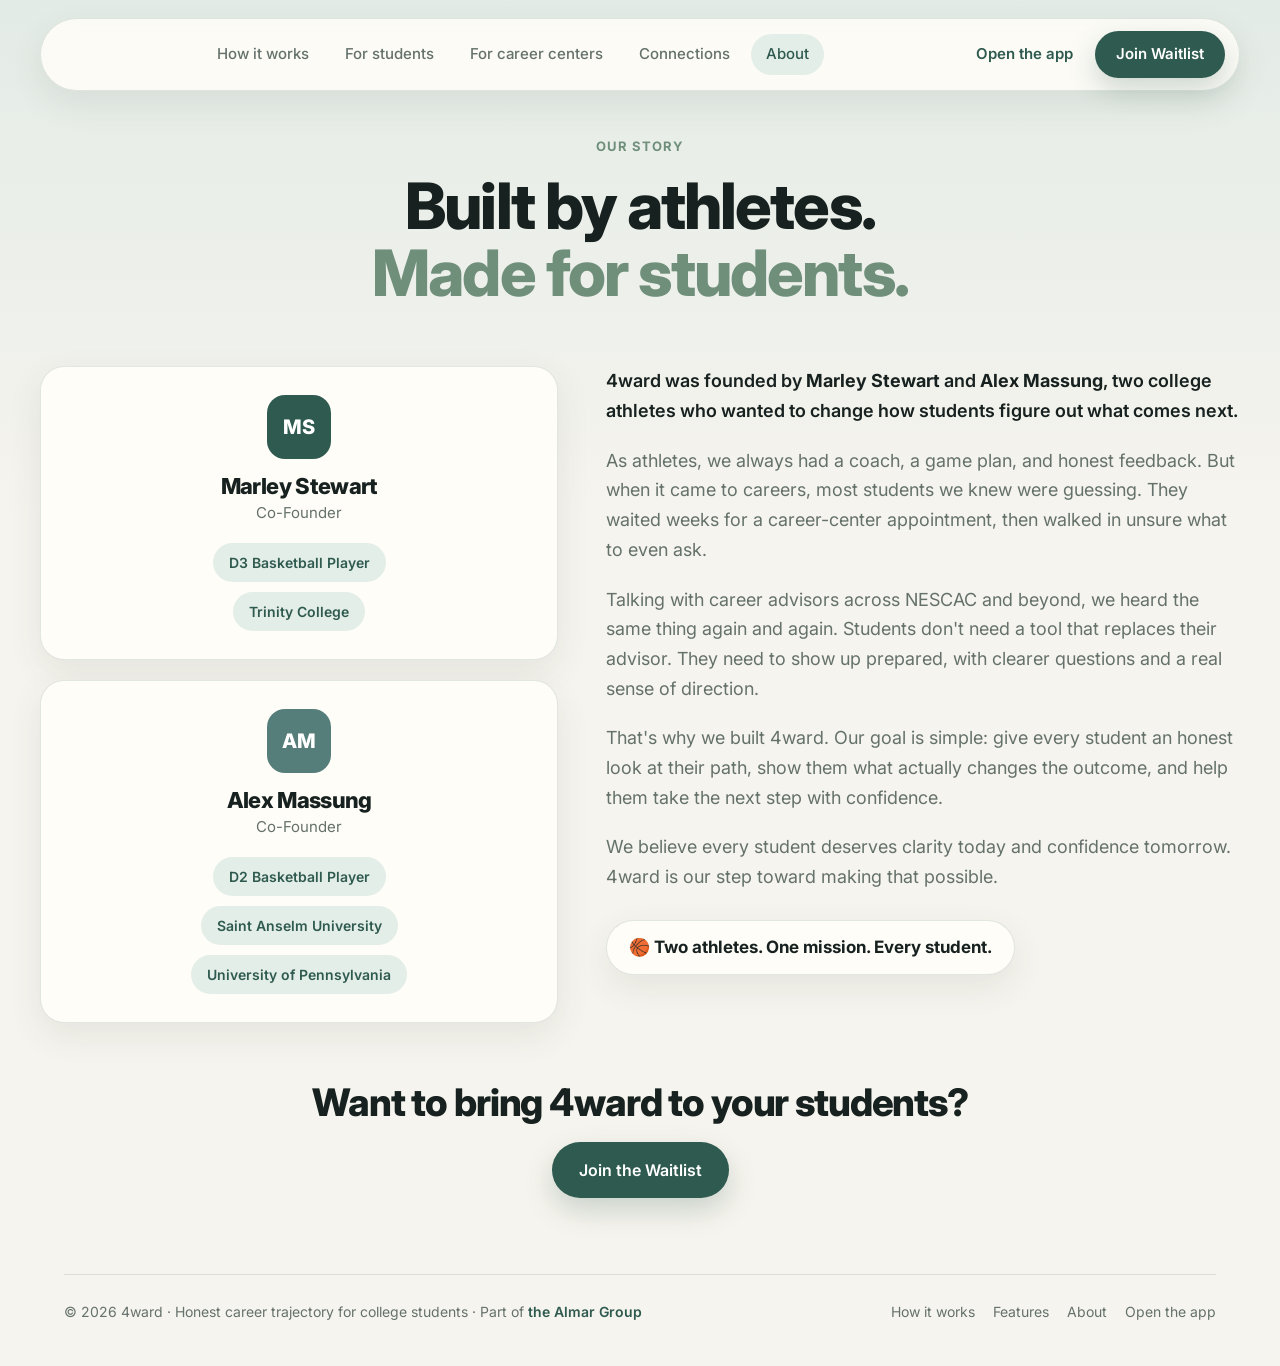
==== about.html @ d8b3f1fb "Add About/Our Story page; enlarge nav logo New about.html: 4ward "Our Story" page with founder cards" ====
<!DOCTYPE html>
<html lang="en">
<head>
  <meta charset="UTF-8" />
  <meta name="viewport" content="width=device-width, initial-scale=1.0" />
  <title>4ward | Our Story</title>
  <meta name="description" content="4ward was founded by two college athletes who wanted to help students walk into their careers with a game plan, not a guess." />
  <link rel="preconnect" href="https://fonts.googleapis.com" />
  <link rel="preconnect" href="https://fonts.gstatic.com" crossorigin />
  <link href="https://fonts.googleapis.com/css2?family=Inter:wght@400;500;600;700;800&display=swap" rel="stylesheet" />
  <style>
    :root {
      color-scheme: light;
      --canvas: #f6f4ee;
      --paper: #fffdf8;
      --paper-soft: #f1eee6;
      --cream: #fdf6e8;
      --ink: #17211f;
      --muted: #65716b;
      --sage: #6f8f7a;
      --sage-soft: #e4eee8;
      --sage-mid: #cfe6d6;
      --sage-deep: #2f5a4f;
      --sage-deeper: #294f49;
      --teal: #557d7a;
      --line: rgba(47, 90, 79, 0.14);
      --shadow: 0 24px 80px rgba(50, 63, 56, 0.11);
      --shadow-sm: 0 12px 34px rgba(50, 63, 56, 0.09);
      --radius: 24px;
      --radius-lg: 32px;
      --radius-sm: 14px;
      --maxw: 1200px;
      font-family: "Inter", ui-sans-serif, system-ui, -apple-system, BlinkMacSystemFont, "Segoe UI", sans-serif;
    }
    *, *::before, *::after { box-sizing: border-box; }
    html { scroll-behavior: smooth; }
    body {
      margin: 0; min-height: 100vh;
      background: linear-gradient(180deg, rgba(220, 232, 227, 0.72), transparent 520px), var(--canvas);
      color: var(--ink); -webkit-font-smoothing: antialiased; line-height: 1.5;
    }
    a { color: inherit; text-decoration: none; }
    .wrap { width: 100%; max-width: var(--maxw); margin: 0 auto; padding: 0 24px; }
    h1, h2, h3 { letter-spacing: -0.03em; margin: 0; line-height: 1.05; }

    .btn { display: inline-flex; align-items: center; justify-content: center; gap: 8px; font-family: inherit; font-weight: 600; font-size: 16px; padding: 15px 26px; border-radius: 9999px; cursor: pointer; border: 1px solid transparent; transition: transform 0.16s ease, background 0.16s ease; }
    .btn-primary { background: var(--sage-deep); color: #fff; box-shadow: 0 12px 28px rgba(47, 90, 79, 0.22); }
    .btn-primary:hover { background: var(--sage-deeper); transform: translateY(-2px); }

    /* Nav (matches homepage) */
    .nav-shell { position: sticky; top: 18px; z-index: 50; padding: 0 24px; }
    .nav { max-width: var(--maxw); margin: 0 auto; display: flex; align-items: center; justify-content: space-between; gap: 20px; background: rgba(255, 253, 248, 0.86); backdrop-filter: blur(14px); border: 1px solid var(--line); border-radius: 9999px; box-shadow: var(--shadow-sm); padding: 12px 14px 12px 22px; }
    .brand { display: flex; align-items: center; gap: 10px; font-weight: 800; font-size: 22px; letter-spacing: -0.03em; color: var(--sage-deep); }
    .brand img { height: 56px; width: auto; display: block; }
    .nav-links { display: flex; gap: 6px; }
    .nav-links a { padding: 9px 15px; border-radius: 9999px; font-size: 15px; font-weight: 500; color: var(--muted); transition: color 0.16s ease, background 0.16s ease; }
    .nav-links a:hover { color: var(--sage-deep); background: var(--sage-soft); }
    .nav-links a.active { color: var(--sage-deep); background: var(--sage-soft); }
    .nav-cta { display: flex; align-items: center; gap: 8px; }
    .nav-cta .link { padding: 9px 14px; font-size: 15px; font-weight: 600; color: var(--sage-deep); border-radius: 9999px; }
    .nav-cta .link:hover { background: var(--sage-soft); }
    .nav-cta .btn { padding: 11px 20px; font-size: 15px; }

    /* Story hero */
    .story-hero { text-align: center; padding: 64px 0 20px; }
    .label { font-size: 13px; font-weight: 700; letter-spacing: 0.08em; text-transform: uppercase; color: var(--sage); margin-bottom: 16px; }
    .story-hero h1 { font-size: clamp(38px, 6vw, 64px); font-weight: 800; }
    .story-hero h1 .accent { color: var(--sage); }

    /* Body: founders + copy */
    .story-grid { display: grid; grid-template-columns: minmax(0, 0.9fr) minmax(0, 1.1fr); gap: 48px; align-items: start; padding: 40px 0 20px; }
    .founders { display: grid; gap: 20px; }
    .founder-card { background: var(--paper); border: 1px solid var(--line); border-radius: var(--radius); box-shadow: var(--shadow-sm); padding: 28px; text-align: center; }
    .avatar { width: 64px; height: 64px; border-radius: 18px; margin: 0 auto 16px; display: grid; place-items: center; color: #fff; font-weight: 800; font-size: 20px; letter-spacing: 0.02em; }
    .avatar.ms { background: var(--sage-deep); }
    .avatar.am { background: var(--teal); }
    .founder-card h3 { font-size: 22px; font-weight: 800; }
    .founder-card .role { color: var(--muted); font-size: 15px; margin: 4px 0 18px; }
    .pills { display: flex; flex-direction: column; gap: 10px; align-items: center; }
    .pills span { background: var(--sage-soft); color: var(--sage-deep); font-weight: 600; font-size: 14px; padding: 9px 16px; border-radius: 9999px; }

    .story-copy p { color: var(--muted); font-size: 18px; line-height: 1.65; margin: 0 0 20px; }
    .story-copy p.lead { color: var(--ink); font-weight: 600; }
    .story-copy p strong { color: var(--ink); }
    .mission-chip { display: inline-flex; align-items: center; gap: 10px; background: var(--paper); border: 1px solid var(--line); box-shadow: var(--shadow-sm); border-radius: 9999px; padding: 14px 22px; font-weight: 700; font-size: 17px; color: var(--ink); margin-top: 8px; }

    /* Closing CTA */
    .story-cta { text-align: center; padding: 40px 0 20px; }
    .story-cta h2 { font-size: clamp(26px, 3.4vw, 38px); font-weight: 800; margin-bottom: 20px; }

    /* Footer */
    footer { padding: 56px 0 44px; }
    .foot-bar { display: flex; align-items: center; justify-content: space-between; gap: 20px; padding-top: 26px; border-top: 1px solid var(--line); color: var(--muted); font-size: 14px; flex-wrap: wrap; }
    .foot-bar span a { color: var(--sage-deep); font-weight: 600; }
    .foot-bar span a:hover { text-decoration: underline; }
    .foot-bar nav { display: flex; gap: 18px; }
    .foot-bar nav a:hover { color: var(--sage-deep); }

    @media (max-width: 940px) {
      .nav-links { display: none; }
      .nav-cta .link { display: none; }
      .story-grid { grid-template-columns: 1fr; gap: 32px; }
    }
    @media (max-width: 560px) {
      .wrap { padding: 0 18px; }
      .foot-bar { flex-direction: column; align-items: flex-start; }
    }
  </style>
</head>
<body>

  <!-- NAV -->
  <div class="nav-shell">
    <nav class="nav" aria-label="Primary">
      <a class="brand" href="/" aria-label="4ward home">
        <img src="./assets/logo.png" alt="4ward" onerror="this.style.display='none'" />
      </a>
      <div class="nav-links">
        <a href="/#how">How it works</a>
        <a href="/#features">For students</a>
        <a href="/#advisors">For career centers</a>
        <a href="/#features">Connections</a>
        <a href="/about" class="active">About</a>
      </div>
      <div class="nav-cta">
        <a class="link" href="/app">Open the app</a>
        <a class="btn btn-primary" href="/#waitlist">Join Waitlist</a>
      </div>
    </nav>
  </div>

  <!-- STORY HERO -->
  <header class="story-hero">
    <div class="wrap">
      <div class="label">Our story</div>
      <h1>Built by athletes.<br /><span class="accent">Made for students.</span></h1>
    </div>
  </header>

  <!-- FOUNDERS + COPY -->
  <section class="story-grid wrap">
    <div class="founders">
      <article class="founder-card">
        <div class="avatar ms">MS</div>
        <h3>Marley Stewart</h3>
        <div class="role">Co-Founder</div>
        <div class="pills">
          <span>D3 Basketball Player</span>
          <span>Trinity College</span>
        </div>
      </article>
      <article class="founder-card">
        <div class="avatar am">AM</div>
        <h3>Alex Massung</h3>
        <div class="role">Co-Founder</div>
        <div class="pills">
          <span>D2 Basketball Player</span>
          <span>Saint Anselm University</span>
          <span>University of Pennsylvania</span>
        </div>
      </article>
    </div>

    <div class="story-copy">
      <p class="lead">4ward was founded by <strong>Marley Stewart</strong> and <strong>Alex Massung</strong>, two college athletes who wanted to change how students figure out what comes next.</p>
      <p>As athletes, we always had a coach, a game plan, and honest feedback. But when it came to careers, most students we knew were guessing. They waited weeks for a career-center appointment, then walked in unsure what to even ask.</p>
      <p>Talking with career advisors across NESCAC and beyond, we heard the same thing again and again. Students don't need a tool that replaces their advisor. They need to show up prepared, with clearer questions and a real sense of direction.</p>
      <p>That's why we built 4ward. Our goal is simple: give every student an honest look at their path, show them what actually changes the outcome, and help them take the next step with confidence.</p>
      <p>We believe every student deserves clarity today and confidence tomorrow. 4ward is our step toward making that possible.</p>
      <div class="mission-chip">🏀 Two athletes. One mission. Every student.</div>
    </div>
  </section>

  <!-- CLOSING CTA -->
  <section class="story-cta">
    <div class="wrap">
      <h2>Want to bring 4ward to your students?</h2>
      <a class="btn btn-primary" href="/#waitlist">Join the Waitlist</a>
    </div>
  </section>

  <!-- FOOTER -->
  <footer>
    <div class="wrap">
      <div class="foot-bar">
        <span>© 2026 4ward · Honest career trajectory for college students · Part of <a href="https://thealmargroup.com/" target="_blank" rel="noopener">the Almar Group</a></span>
        <nav>
          <a href="/#how">How it works</a>
          <a href="/#features">Features</a>
          <a href="/about">About</a>
          <a href="/app">Open the app</a>
        </nav>
      </div>
    </div>
  </footer>

</body>
</html>
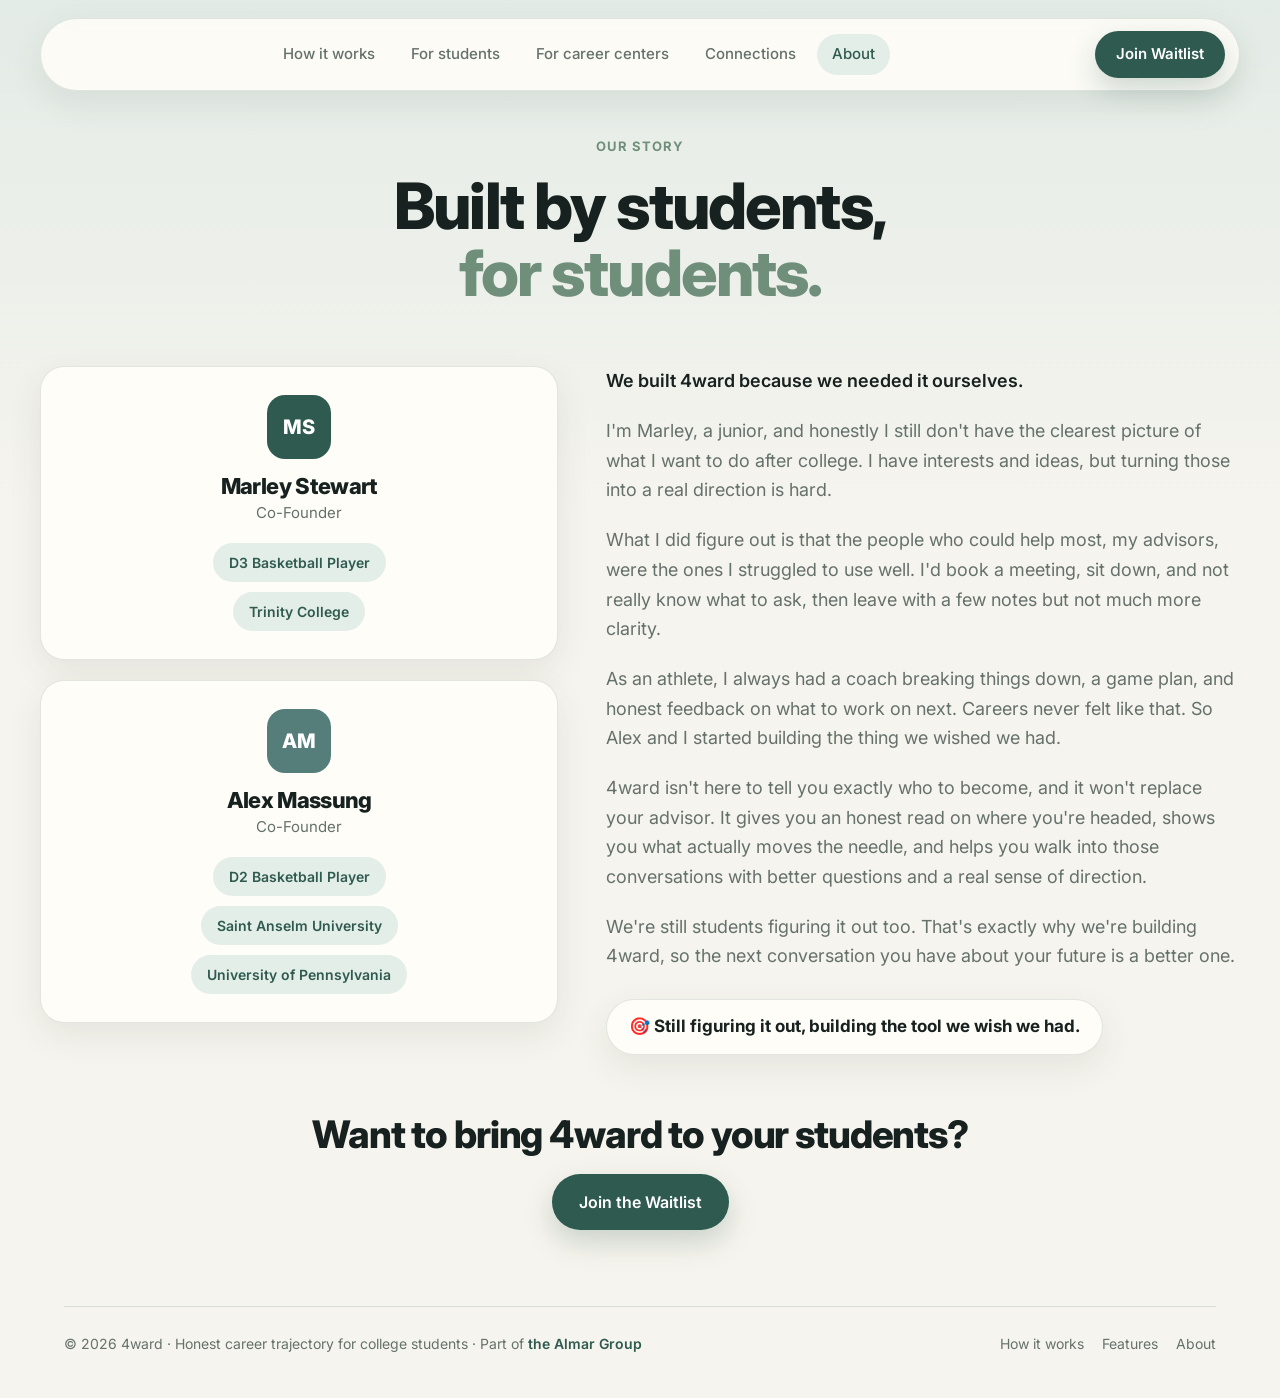
==== commit f6891e1c: "Separate product to app.getfwrd.co; make marketing site waitlist-only - vercel.json: route app.getfw" ====
--- a/about.html
+++ b/about.html
@@ -123,7 +123,6 @@
         <a href="/about" class="active">About</a>
       </div>
       <div class="nav-cta">
-        <a class="link" href="/app">Open the app</a>
         <a class="btn btn-primary" href="/#waitlist">Join Waitlist</a>
       </div>
     </nav>
@@ -133,7 +132,7 @@
   <header class="story-hero">
     <div class="wrap">
       <div class="label">Our story</div>
-      <h1>Built by athletes.<br /><span class="accent">Made for students.</span></h1>
+      <h1>Built by students,<br /><span class="accent">for students.</span></h1>
     </div>
   </header>
 
@@ -162,12 +161,13 @@
     </div>
 
     <div class="story-copy">
-      <p class="lead">4ward was founded by <strong>Marley Stewart</strong> and <strong>Alex Massung</strong>, two college athletes who wanted to change how students figure out what comes next.</p>
-      <p>As athletes, we always had a coach, a game plan, and honest feedback. But when it came to careers, most students we knew were guessing. They waited weeks for a career-center appointment, then walked in unsure what to even ask.</p>
-      <p>Talking with career advisors across NESCAC and beyond, we heard the same thing again and again. Students don't need a tool that replaces their advisor. They need to show up prepared, with clearer questions and a real sense of direction.</p>
-      <p>That's why we built 4ward. Our goal is simple: give every student an honest look at their path, show them what actually changes the outcome, and help them take the next step with confidence.</p>
-      <p>We believe every student deserves clarity today and confidence tomorrow. 4ward is our step toward making that possible.</p>
-      <div class="mission-chip">🏀 Two athletes. One mission. Every student.</div>
+      <p class="lead">We built 4ward because we needed it ourselves.</p>
+      <p>I'm Marley, a junior, and honestly I still don't have the clearest picture of what I want to do after college. I have interests and ideas, but turning those into a real direction is hard.</p>
+      <p>What I did figure out is that the people who could help most, my advisors, were the ones I struggled to use well. I'd book a meeting, sit down, and not really know what to ask, then leave with a few notes but not much more clarity.</p>
+      <p>As an athlete, I always had a coach breaking things down, a game plan, and honest feedback on what to work on next. Careers never felt like that. So Alex and I started building the thing we wished we had.</p>
+      <p>4ward isn't here to tell you exactly who to become, and it won't replace your advisor. It gives you an honest read on where you're headed, shows you what actually moves the needle, and helps you walk into those conversations with better questions and a real sense of direction.</p>
+      <p>We're still students figuring it out too. That's exactly why we're building 4ward, so the next conversation you have about your future is a better one.</p>
+      <div class="mission-chip">🎯 Still figuring it out, building the tool we wish we had.</div>
     </div>
   </section>
 
@@ -188,7 +188,6 @@
           <a href="/#how">How it works</a>
           <a href="/#features">Features</a>
           <a href="/about">About</a>
-          <a href="/app">Open the app</a>
         </nav>
       </div>
     </div>
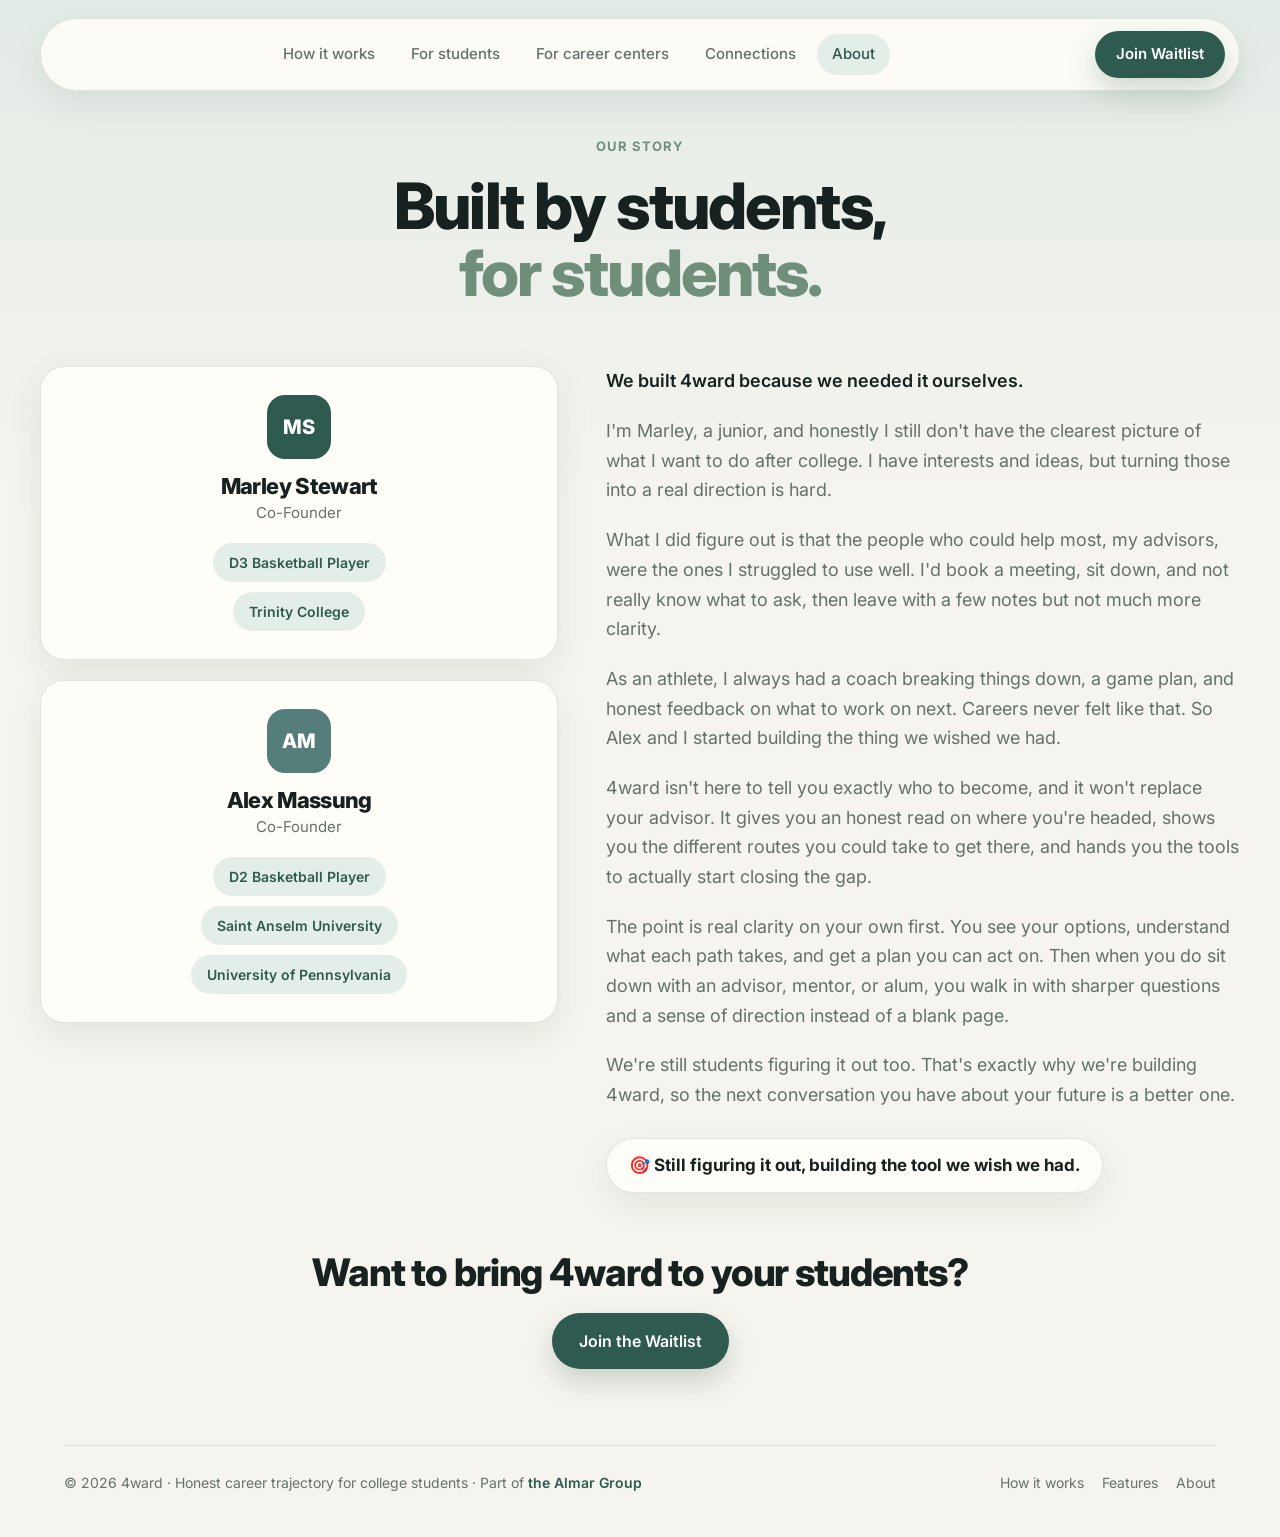
==== commit 32a7e04a: "Broaden About story: self-clarity, routes, and tools Keep the advisor angle but add that 4ward gives" ====
--- a/about.html
+++ b/about.html
@@ -165,7 +165,8 @@
       <p>I'm Marley, a junior, and honestly I still don't have the clearest picture of what I want to do after college. I have interests and ideas, but turning those into a real direction is hard.</p>
       <p>What I did figure out is that the people who could help most, my advisors, were the ones I struggled to use well. I'd book a meeting, sit down, and not really know what to ask, then leave with a few notes but not much more clarity.</p>
       <p>As an athlete, I always had a coach breaking things down, a game plan, and honest feedback on what to work on next. Careers never felt like that. So Alex and I started building the thing we wished we had.</p>
-      <p>4ward isn't here to tell you exactly who to become, and it won't replace your advisor. It gives you an honest read on where you're headed, shows you what actually moves the needle, and helps you walk into those conversations with better questions and a real sense of direction.</p>
+      <p>4ward isn't here to tell you exactly who to become, and it won't replace your advisor. It gives you an honest read on where you're headed, shows you the different routes you could take to get there, and hands you the tools to actually start closing the gap.</p>
+      <p>The point is real clarity on your own first. You see your options, understand what each path takes, and get a plan you can act on. Then when you do sit down with an advisor, mentor, or alum, you walk in with sharper questions and a sense of direction instead of a blank page.</p>
       <p>We're still students figuring it out too. That's exactly why we're building 4ward, so the next conversation you have about your future is a better one.</p>
       <div class="mission-chip">🎯 Still figuring it out, building the tool we wish we had.</div>
     </div>
